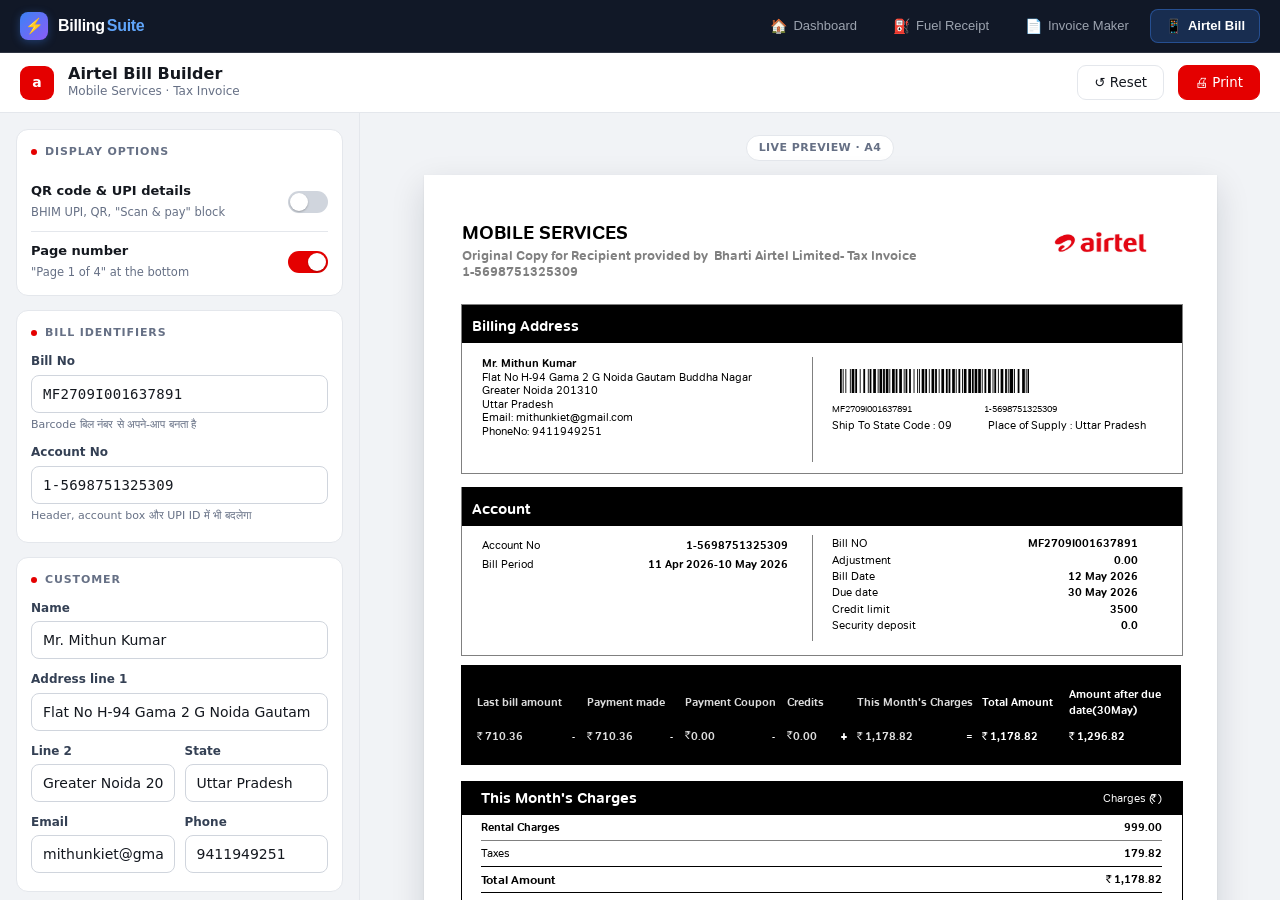
==== airtel.html @ 0ba8dd8e "Merge fuel receipts, invoice maker, and airtel bill into unified expense receipt generator suite" ====
<!doctype html>
<html lang="en"><head><meta charset="utf-8"><meta name="viewport" content="width=device-width,initial-scale=1">
<title>Airtel Bill Builder</title>
<style>
@font-face{font-family:TondoB;src:url([data-uri]) format("truetype")}
@font-face{font-family:TondoR;src:url([data-uri]) format("truetype")}
@font-face{font-family:Ron;src:url([data-uri]) format("truetype")}
:root{--bg:#f1f3f6;--card:#fff;--ink:#14181f;--mute:#667085;--line:#e4e7ec;--brand:#e40000;--brand-d:#b80000;--ring:rgba(228,0,0,.18);--r:12px}
*{box-sizing:border-box}
html,body{margin:0}
body{background:var(--bg);color:var(--ink);font:14px/1.45 "Segoe UI",system-ui,-apple-system,Arial,sans-serif}
.app{display:grid;grid-template-columns:360px 1fr;grid-template-rows:60px 1fr;height:100vh}
header{grid-column:1/-1;display:flex;align-items:center;gap:14px;padding:0 20px;background:#fff;border-bottom:1px solid var(--line)}
.logo{width:34px;height:34px;border-radius:9px;background:var(--brand);display:grid;place-items:center;color:#fff;font-weight:800}
header h1{font-size:16px;margin:0;line-height:1.2}
header small{color:var(--mute);font-size:12px;display:block;font-weight:400}
.sp{flex:1}
.btn{border:1px solid var(--line);background:#fff;color:var(--ink);padding:9px 16px;border-radius:9px;font:600 13px inherit;font-family:inherit;cursor:pointer;display:inline-flex;gap:8px;align-items:center;transition:.15s}
.btn:hover{background:#f7f8fa}
.btn.pri{background:var(--brand);border-color:var(--brand);color:#fff}
.btn.pri:hover{background:var(--brand-d)}
.btn:focus-visible,input:focus-visible{outline:3px solid var(--ring);outline-offset:1px}
aside{overflow:auto;padding:16px;display:flex;flex-direction:column;gap:14px;border-right:1px solid var(--line);background:var(--bg)}
.card{background:var(--card);border:1px solid var(--line);border-radius:var(--r);padding:14px 14px 6px}
.card h2{margin:0 0 12px;font-size:11px;letter-spacing:.08em;text-transform:uppercase;color:var(--mute);font-weight:700;display:flex;align-items:center;gap:8px}
.card h2:before{content:"";width:6px;height:6px;border-radius:50%;background:var(--brand)}
.row{display:grid;grid-template-columns:1fr 1fr;gap:10px}
.f{display:flex;flex-direction:column;gap:4px;margin-bottom:12px;min-width:0}
.f label{font-size:12px;font-weight:600;color:#344054}
.f input{width:100%;height:38px;border:1px solid #d0d5dd;border-radius:8px;padding:0 11px;font:inherit;background:#fff;color:var(--ink);transition:.15s}
.f input:hover{border-color:#b6bcc7}
.f input:focus{border-color:var(--brand);outline:0;box-shadow:0 0 0 3px var(--ring)}
.f input.mono{font-family:Consolas,"SF Mono",monospace;letter-spacing:.02em}
.f .hint{font-size:11px;color:var(--mute)}
.money{position:relative}
.money span{position:absolute;left:11px;top:50%;transform:translateY(-50%);color:var(--mute);pointer-events:none}
.money input{padding-left:26px;font-variant-numeric:tabular-nums}
.sum{background:#14181f;color:#fff;border:0}
.sum h2{color:#9aa3b2}
.sum dl{margin:0 0 8px;display:grid;grid-template-columns:1fr auto;gap:8px 12px}
.sum dt{color:#aab2c0;font-size:13px}.sum dd{margin:0;text-align:right;font-variant-numeric:tabular-nums;font-weight:600}
.sum .big{grid-column:1/-1;border-top:1px solid #2b3240;padding-top:10px;display:flex;justify-content:space-between;align-items:baseline}
.sum .big b{font-size:22px;color:#fff}
main{overflow:auto;padding:22px;display:flex;flex-direction:column;align-items:center}
.chip{align-self:center;font-size:11px;color:var(--mute);background:#fff;border:1px solid var(--line);padding:4px 12px;border-radius:99px;margin-bottom:14px;font-weight:600;letter-spacing:.04em}
.stage{position:relative}
.page{position:absolute;left:0;top:0;width:595pt;height:842pt;background:#fff;overflow:hidden;box-shadow:0 1px 2px rgba(16,24,40,.08),0 12px 32px rgba(16,24,40,.14);transform-origin:0 0}
.page .t{position:absolute;white-space:pre}
.page i{position:absolute;display:block}
.page img{position:absolute;display:block}
.page.hide-qr .qr,.page.hide-pg .pgno{display:none}
.tog{display:flex;align-items:center;justify-content:space-between;gap:12px;padding:10px 0;border-bottom:1px solid var(--line);cursor:pointer}
.tog:last-child{border-bottom:0}
.tog b{display:block;font-size:13px;font-weight:600}.tog small{color:var(--mute);font-size:11.5px}
.tog input{position:absolute;opacity:0;pointer-events:none}
.sw{flex:none;width:40px;height:22px;border-radius:99px;background:#d0d5dd;position:relative;transition:.18s}
.sw:after{content:"";position:absolute;left:2px;top:2px;width:18px;height:18px;border-radius:50%;background:#fff;box-shadow:0 1px 2px rgba(0,0,0,.25);transition:.18s}
.tog input:checked+.sw{background:var(--brand)}
.tog input:checked+.sw:after{left:20px}
.tog input:focus-visible+.sw{box-shadow:0 0 0 3px var(--ring)}
@media (max-width:960px){
 .app{display:block;height:auto}
 header{height:60px;position:sticky;top:0;z-index:5}
 aside{border-right:0;border-bottom:1px solid var(--line)}
 main{padding:14px 8px}
}
@media print{
 @page{size:595pt 842pt;margin:0}
 html,body{background:#fff}
 .app{display:block;height:auto}
 header,aside,.chip,#suite-nav{display:none!important}
 main{padding:0;display:block;overflow:visible}
 .stage{width:595pt!important;height:842pt!important}
 .page{transform:none!important;box-shadow:none}
 *{-webkit-print-color-adjust:exact;print-color-adjust:exact}
}
body{display:flex;flex-direction:column;height:100vh;overflow:hidden}
.app{flex:1;height:calc(100vh - 52px);min-height:0}
#suite-nav{flex-shrink:0}
@media (max-width:960px){
 body{height:auto;overflow:visible}
 .app{height:auto}
}
</style>
<link rel="stylesheet" href="navbar.css">
</head><body>
  <nav id="suite-nav" aria-label="Main Navigation">
    <div class="suite-nav-inner">
      <a href="index.html" class="suite-brand" title="Billing &amp; Receipt Suite">
        <span class="suite-brand-icon">⚡</span>
        <span class="suite-brand-text">Billing<span class="suite-brand-accent">Suite</span></span>
      </a>
      <div class="suite-nav-links">
        <a href="index.html" class="suite-nav-link" id="nav-home">
          <span class="suite-nav-icon">🏠</span>
          <span class="suite-nav-label">Dashboard</span>
        </a>
        <a href="fuel.html" class="suite-nav-link" id="nav-fuel">
          <span class="suite-nav-icon">⛽</span>
          <span class="suite-nav-label">Fuel Receipt</span>
        </a>
        <a href="invoice.html" class="suite-nav-link" id="nav-invoice">
          <span class="suite-nav-icon">📄</span>
          <span class="suite-nav-label">Invoice Maker</span>
        </a>
        <a href="airtel.html" class="suite-nav-link active" id="nav-airtel">
          <span class="suite-nav-icon">📱</span>
          <span class="suite-nav-label">Airtel Bill</span>
        </a>
      </div>
    </div>
  </nav>

<div class="app">
<header>
 <div class="logo">a</div>
 <div><h1>Airtel Bill Builder</h1><small>Mobile Services · Tax Invoice</small></div>
 <div class="sp"></div>
 <button class="btn" id="reset" type="button">↺ Reset</button>
 <button class="btn pri" type="button" onclick="window.print()">🖨 Print</button>
</header>

<aside>
 <section class="card" style="padding-bottom:4px"><h2>Display options</h2>
  <label class="tog"><span><b>QR code &amp; UPI details</b><small>BHIM UPI, QR, "Scan &amp; pay" block</small></span><input type="checkbox" id="optQr"><span class="sw"></span></label>
  <label class="tog"><span><b>Page number</b><small>"Page 1 of 4" at the bottom</small></span><input type="checkbox" id="optPg" checked><span class="sw"></span></label>
 </section>

 <section class="card"><h2>Bill identifiers</h2>
  <div class="f"><label for="billNo">Bill No</label><input id="billNo" class="mono" data-k="billNo" autocomplete="off" spellcheck="false"><span class="hint">Barcode बिल नंबर से अपने-आप बनता है</span></div>
  <div class="f"><label for="accNo">Account No</label><input id="accNo" class="mono" data-k="accNo" autocomplete="off" spellcheck="false"><span class="hint">Header, account box और UPI ID में भी बदलेगा</span></div>
 </section>

 <section class="card"><h2>Customer</h2>
  <div class="f"><label for="name">Name</label><input id="name" data-k="name"></div>
  <div class="f"><label for="addr1">Address line 1</label><input id="addr1" data-k="addr1"></div>
  <div class="row"><div class="f"><label for="addr2">Line 2</label><input id="addr2" data-k="addr2"></div><div class="f"><label for="addr3">State</label><input id="addr3" data-k="addr3"></div></div>
  <div class="row"><div class="f"><label for="email">Email</label><input id="email" type="email" data-k="email"></div><div class="f"><label for="phone">Phone</label><input id="phone" inputmode="numeric" data-k="phone"></div></div>
 </section>

 <section class="card"><h2>Billing period</h2>
  <div class="f"><label for="period">Bill period</label><input id="period" data-k="period"></div>
  <div class="row"><div class="f"><label for="billDate">Bill date</label><input id="billDate" data-k="billDate"></div><div class="f"><label for="due">Due date</label><input id="due" data-k="due"></div></div>
  <div class="row"><div class="f"><label for="credit">Credit limit</label><input id="credit" data-k="credit"></div><div class="f"><label for="deposit">Security deposit</label><input id="deposit" data-k="deposit"></div></div>
  <div class="f"><label for="adj">Adjustment</label><input id="adj" data-k="adj"></div>
 </section>

 <section class="card"><h2>Amounts</h2>
  <div class="row">
   <div class="f"><label for="rent">Rental (after discount)</label><div class="money"><span>₹</span><input id="rent" type="number" step="0.01" min="0" data-k="rent"></div></div>
   <div class="f"><label for="gst">GST %</label><input id="gst" type="number" step="0.01" min="0" data-k="gst"></div>
   <div class="f"><label for="mLast">Last bill</label><div class="money"><span>₹</span><input id="mLast" type="number" step="0.01" min="0" data-k="mLast"></div></div>
   <div class="f"><label for="mPaid">Payment made</label><div class="money"><span>₹</span><input id="mPaid" type="number" step="0.01" min="0" data-k="mPaid"></div></div>
  </div>
  <div class="f"><label for="late">Late fee (before GST)</label><div class="money"><span>₹</span><input id="late" type="number" step="0.01" min="0" data-k="late"></div></div>
 </section>

 <section class="card sum"><h2>Calculated</h2>
  <dl><dt>Taxes</dt><dd id="s-tax"></dd><dt>This month's charges</dt><dd id="s-month"></dd><dt>Total amount</dt><dd id="s-total"></dd>
  <div class="big"><span style="color:#aab2c0;font-size:13px">After due date</span><b id="s-after"></b></div></dl>
 </section>
</aside>

<main>
 <div class="chip">LIVE PREVIEW · A4</div>
 <div class="stage" id="stage"><div class="page" id="page">
<i style="left:28.30pt;top:97.02pt;width:541.00pt;height:.5pt;background:#808080"></i>
<i style="left:568.80pt;top:97.02pt;width:.5pt;height:127.00pt;background:#808080"></i>
<i style="left:28.30pt;top:223.52pt;width:541.00pt;height:.5pt;background:#808080"></i>
<i style="left:28.30pt;top:97.02pt;width:.5pt;height:127.00pt;background:#808080"></i>
<i style="left:28.80pt;top:97.52pt;width:540.00pt;height:28.80pt;background:#000000"></i>
<i style="left:291.60pt;top:136.40pt;width:.5pt;height:79.20pt;background:#808080"></i>
<i style="left:28.30pt;top:233.82pt;width:541.00pt;height:.5pt;background:#808080"></i>
<i style="left:568.80pt;top:233.82pt;width:.5pt;height:127.00pt;background:#808080"></i>
<i style="left:28.30pt;top:360.32pt;width:541.00pt;height:.5pt;background:#808080"></i>
<i style="left:28.30pt;top:233.82pt;width:.5pt;height:127.00pt;background:#808080"></i>
<i style="left:28.80pt;top:234.32pt;width:540.00pt;height:28.80pt;background:#000000"></i>
<i style="left:291.60pt;top:270.32pt;width:.5pt;height:79.20pt;background:#808080"></i>
<i style="left:28.35pt;top:367.52pt;width:539.99pt;height:12.32pt;background:#000000"></i>
<i style="left:28.35pt;top:379.84pt;width:7.79pt;height:31.04pt;background:#000000"></i>
<i style="left:36.14pt;top:379.84pt;width:82.20pt;height:31.04pt;background:#000000"></i>
<i style="left:118.35pt;top:379.84pt;width:73.70pt;height:31.04pt;background:#000000"></i>
<i style="left:192.04pt;top:379.84pt;width:76.53pt;height:31.04pt;background:#000000"></i>
<i style="left:268.58pt;top:379.84pt;width:52.44pt;height:31.04pt;background:#000000"></i>
<i style="left:321.02pt;top:379.84pt;width:93.54pt;height:31.04pt;background:#000000"></i>
<i style="left:414.56pt;top:379.84pt;width:65.20pt;height:31.04pt;background:#000000"></i>
<i style="left:479.76pt;top:379.84pt;width:85.04pt;height:31.04pt;background:#000000"></i>
<i style="left:564.80pt;top:379.84pt;width:3.54pt;height:31.04pt;background:#000000"></i>
<i style="left:28.35pt;top:410.88pt;width:7.79pt;height:19.52pt;background:#000000"></i>
<i style="left:36.14pt;top:410.88pt;width:70.87pt;height:19.52pt;background:#000000"></i>
<i style="left:107.01pt;top:410.88pt;width:11.34pt;height:19.52pt;background:#000000"></i>
<i style="left:118.35pt;top:410.88pt;width:62.36pt;height:19.52pt;background:#000000"></i>
<i style="left:180.71pt;top:410.88pt;width:11.34pt;height:19.52pt;background:#000000"></i>
<i style="left:192.04pt;top:410.88pt;width:65.20pt;height:19.52pt;background:#000000"></i>
<i style="left:257.24pt;top:410.88pt;width:11.34pt;height:19.52pt;background:#000000"></i>
<i style="left:268.58pt;top:410.88pt;width:39.68pt;height:19.52pt;background:#000000"></i>
<i style="left:308.26pt;top:410.88pt;width:12.76pt;height:19.52pt;background:#000000"></i>
<i style="left:321.02pt;top:410.88pt;width:82.20pt;height:19.52pt;background:#000000"></i>
<i style="left:403.22pt;top:410.88pt;width:11.34pt;height:19.52pt;background:#000000"></i>
<i style="left:414.56pt;top:410.88pt;width:65.20pt;height:19.52pt;background:#000000"></i>
<i style="left:479.76pt;top:410.88pt;width:85.04pt;height:19.52pt;background:#000000"></i>
<i style="left:564.80pt;top:410.88pt;width:3.54pt;height:19.52pt;background:#000000"></i>
<i style="left:28.35pt;top:430.40pt;width:539.99pt;height:12.32pt;background:#000000"></i>
<i style="left:28.60pt;top:454.72pt;width:14.87pt;height:25.20pt;background:#000000"></i>
<i style="left:28.10pt;top:454.72pt;width:.5pt;height:25.20pt;background:#000000"></i>
<i style="left:43.47pt;top:454.72pt;width:351.49pt;height:25.20pt;background:#000000"></i>
<i style="left:394.96pt;top:454.72pt;width:158.74pt;height:25.20pt;background:#000000"></i>
<i style="left:553.70pt;top:454.72pt;width:14.87pt;height:25.20pt;background:#000000"></i>
<i style="left:568.57pt;top:454.72pt;width:.5pt;height:25.20pt;background:#000000"></i>
<i style="left:28.10pt;top:479.92pt;width:.5pt;height:19.26pt;background:#000000"></i>
<i style="left:43.47pt;top:498.93pt;width:340.16pt;height:.5pt;background:#808080"></i>
<i style="left:383.62pt;top:498.93pt;width:11.34pt;height:.5pt;background:#808080"></i>
<i style="left:394.96pt;top:498.93pt;width:158.74pt;height:.5pt;background:#808080"></i>
<i style="left:568.57pt;top:479.92pt;width:.5pt;height:19.26pt;background:#000000"></i>
<i style="left:28.10pt;top:499.18pt;width:.5pt;height:19.51pt;background:#000000"></i>
<i style="left:43.47pt;top:498.93pt;width:340.16pt;height:.5pt;background:#808080"></i>
<i style="left:43.47pt;top:518.43pt;width:340.16pt;height:.5pt;background:#000000"></i>
<i style="left:383.62pt;top:498.93pt;width:11.34pt;height:.5pt;background:#808080"></i>
<i style="left:383.62pt;top:518.43pt;width:11.34pt;height:.5pt;background:#000000"></i>
<i style="left:394.96pt;top:498.93pt;width:158.74pt;height:.5pt;background:#808080"></i>
<i style="left:394.96pt;top:518.43pt;width:158.74pt;height:.5pt;background:#000000"></i>
<i style="left:568.57pt;top:499.18pt;width:.5pt;height:19.51pt;background:#000000"></i>
<i style="left:28.10pt;top:518.68pt;width:.5pt;height:19.51pt;background:#000000"></i>
<i style="left:43.47pt;top:518.43pt;width:340.16pt;height:.5pt;background:#000000"></i>
<i style="left:43.47pt;top:537.94pt;width:340.16pt;height:.5pt;background:#000000"></i>
<i style="left:383.62pt;top:518.43pt;width:11.34pt;height:.5pt;background:#000000"></i>
<i style="left:383.62pt;top:537.94pt;width:11.34pt;height:.5pt;background:#000000"></i>
<i style="left:394.96pt;top:518.43pt;width:158.74pt;height:.5pt;background:#000000"></i>
<i style="left:394.96pt;top:537.94pt;width:158.74pt;height:.5pt;background:#000000"></i>
<i style="left:568.57pt;top:518.68pt;width:.5pt;height:19.51pt;background:#000000"></i>
<i style="left:28.10pt;top:557.45pt;width:15.37pt;height:.5pt;background:#000000"></i>
<i style="left:28.10pt;top:538.19pt;width:.5pt;height:19.76pt;background:#000000"></i>
<i style="left:43.47pt;top:537.94pt;width:340.16pt;height:.5pt;background:#000000"></i>
<i style="left:43.47pt;top:557.45pt;width:340.16pt;height:.5pt;background:#000000"></i>
<i style="left:383.62pt;top:537.94pt;width:11.34pt;height:.5pt;background:#000000"></i>
<i style="left:383.62pt;top:557.45pt;width:11.34pt;height:.5pt;background:#000000"></i>
<i style="left:394.96pt;top:537.94pt;width:158.74pt;height:.5pt;background:#000000"></i>
<i style="left:394.96pt;top:557.45pt;width:158.74pt;height:.5pt;background:#000000"></i>
<i style="left:568.57pt;top:538.19pt;width:.5pt;height:19.76pt;background:#000000"></i>
<i style="left:553.70pt;top:557.45pt;width:15.37pt;height:.5pt;background:#000000"></i>
<svg id="bc" xmlns="http://www.w3.org/2000/svg" preserveAspectRatio="none" style="position:absolute;left:312.3pt;top:145.6pt;width:142pt;height:18pt"></svg>
<img class="" src="[data-uri]" alt="" style="left:460.8pt;top:32.6pt;width:93.60pt;height:36.00pt">
<img class="qr" src="[data-uri]" alt="" style="left:496.1pt;top:668.0pt;width:43.20pt;height:18.00pt">
<img class="qr" src="[data-uri]" alt="" style="left:473.4pt;top:700.4pt;width:93.60pt;height:86.40pt">
<img class="qr" src="[data-uri]" alt="" style="left:518.4pt;top:797.6pt;width:43.20pt;height:8.60pt">
<img class="" src="[data-uri]" alt="" style="left:39.6pt;top:758.0pt;width:72.00pt;height:21.60pt">
<span class="t" style="top:37.05pt;height:14.00pt;line-height:14.00pt;font-size:14.00pt;font-family:TondoB;color:#000000;left:28.80pt;">MOBILE SERVICES</span>
<span class="t" style="top:55.48pt;height:10.00pt;line-height:10.00pt;font-size:10.00pt;font-family:TondoB;color:#808080;left:29.16pt;">Original Copy for Recipient provided by  Bharti Airtel Limited- Tax Invoice</span>
<span class="t" data-o="accNo" style="top:67.72pt;height:10.00pt;line-height:10.00pt;font-size:10.00pt;font-family:TondoB;color:#808080;left:28.80pt;">1-5698751325309</span>
<span class="t" style="top:107.61pt;height:11.50pt;line-height:11.50pt;font-size:11.50pt;font-family:TondoB;color:#ffffff;left:36.00pt;">Billing Address</span>
<span class="t" data-o="name" style="top:138.37pt;height:8.00pt;line-height:8.00pt;font-size:8.00pt;font-family:TondoB;color:#000000;left:43.60pt;">Mr. Mithun Kumar</span>
<span class="t" data-o="addr1" style="top:148.45pt;height:8.00pt;line-height:8.00pt;font-size:8.00pt;font-family:TondoR;color:#000000;left:43.60pt;">Flat No H-94 Gama 2 G Noida Gautam Buddha Nagar</span>
<span class="t" data-o="addr2" style="top:158.53pt;height:8.00pt;line-height:8.00pt;font-size:8.00pt;font-family:TondoR;color:#000000;left:43.60pt;">Greater Noida 201310</span>
<span class="t" data-o="addr3" style="top:168.61pt;height:8.00pt;line-height:8.00pt;font-size:8.00pt;font-family:TondoR;color:#000000;left:43.60pt;">Uttar Pradesh</span>
<span class="t" data-o="email" data-pre="Email: " style="top:178.69pt;height:8.00pt;line-height:8.00pt;font-size:8.00pt;font-family:TondoR;color:#000000;left:43.60pt;">Email: mithunkiet@gmail.com</span>
<span class="t" data-o="phone" data-pre="PhoneNo: " style="top:188.77pt;height:8.00pt;line-height:8.00pt;font-size:8.00pt;font-family:TondoR;color:#000000;left:43.60pt;">PhoneNo: 9411949251</span>
<span class="t" data-o="billNo" style="top:171.87pt;height:7.00pt;line-height:7.00pt;font-size:7.00pt;font-family:TondoR;color:#000000;left:306.40pt;">MF2709I001637891</span>
<span class="t" data-o="accNo" style="top:171.87pt;height:7.00pt;line-height:7.00pt;font-size:7.00pt;font-family:TondoR;color:#000000;left:420.00pt;">1-5698751325309</span>
<span class="t" style="top:184.78pt;height:8.00pt;line-height:8.00pt;font-size:8.00pt;font-family:TondoR;color:#000000;left:306.36pt;">Ship To State Code : 09</span>
<span class="t" style="top:184.78pt;height:8.00pt;line-height:8.00pt;font-size:8.00pt;font-family:TondoR;color:#000000;left:423.28pt;">Place of Supply : Uttar Pradesh</span>
<span class="t" style="top:244.41pt;height:11.50pt;line-height:11.50pt;font-size:11.50pt;font-family:TondoB;color:#ffffff;left:36.00pt;">Account</span>
<span class="t" style="top:274.45pt;height:8.00pt;line-height:8.00pt;font-size:8.00pt;font-family:TondoR;color:#000000;left:43.56pt;">Account No</span>
<span class="t" data-o="accNo" style="top:274.45pt;height:8.00pt;line-height:8.00pt;font-size:8.00pt;font-family:TondoB;color:#000000;right:321.80pt;">1-5698751325309</span>
<span class="t" style="top:288.85pt;height:8.00pt;line-height:8.00pt;font-size:8.00pt;font-family:TondoR;color:#000000;left:43.56pt;">Bill Period</span>
<span class="t" data-o="period" style="top:288.85pt;height:8.00pt;line-height:8.00pt;font-size:8.00pt;font-family:TondoB;color:#000000;right:321.80pt;">11 Apr 2026-10 May 2026</span>
<span class="t" style="top:273.37pt;height:8.00pt;line-height:8.00pt;font-size:8.00pt;font-family:TondoR;color:#000000;left:306.36pt;">Bill NO</span>
<span class="t" data-o="billNo" style="top:273.37pt;height:8.00pt;line-height:8.00pt;font-size:8.00pt;font-family:TondoB;color:#000000;right:59.00pt;">MF2709I001637891</span>
<span class="t" style="top:285.61pt;height:8.00pt;line-height:8.00pt;font-size:8.00pt;font-family:TondoR;color:#000000;left:306.36pt;">Adjustment</span>
<span class="t" data-o="adj" style="top:285.61pt;height:8.00pt;line-height:8.00pt;font-size:8.00pt;font-family:TondoB;color:#000000;right:59.00pt;">0.00</span>
<span class="t" style="top:297.85pt;height:8.00pt;line-height:8.00pt;font-size:8.00pt;font-family:TondoR;color:#000000;left:306.36pt;">Bill Date</span>
<span class="t" data-o="billDate" style="top:297.85pt;height:8.00pt;line-height:8.00pt;font-size:8.00pt;font-family:TondoB;color:#000000;right:59.00pt;">12 May 2026</span>
<span class="t" style="top:310.09pt;height:8.00pt;line-height:8.00pt;font-size:8.00pt;font-family:TondoR;color:#000000;left:306.36pt;">Due date</span>
<span class="t" data-o="due" style="top:310.09pt;height:8.00pt;line-height:8.00pt;font-size:8.00pt;font-family:TondoB;color:#000000;right:59.00pt;">30 May 2026</span>
<span class="t" style="top:322.33pt;height:8.00pt;line-height:8.00pt;font-size:8.00pt;font-family:TondoR;color:#000000;left:306.36pt;">Credit limit</span>
<span class="t" data-o="credit" style="top:322.33pt;height:8.00pt;line-height:8.00pt;font-size:8.00pt;font-family:TondoB;color:#000000;right:59.00pt;">3500</span>
<span class="t" style="top:334.57pt;height:8.00pt;line-height:8.00pt;font-size:8.00pt;font-family:TondoR;color:#000000;left:306.36pt;">Security deposit</span>
<span class="t" data-o="deposit" style="top:334.57pt;height:8.00pt;line-height:8.00pt;font-size:8.00pt;font-family:TondoB;color:#000000;right:59.00pt;">0.0</span>
<span class="t" style="top:392.29pt;height:8.00pt;line-height:8.00pt;font-size:8.00pt;font-family:TondoB;color:#dcdcdc;left:40.14pt;">Last bill amount</span>
<span class="t" style="top:392.29pt;height:8.00pt;line-height:8.00pt;font-size:8.00pt;font-family:TondoB;color:#dcdcdc;left:122.35pt;">Payment made</span>
<span class="t" style="top:392.29pt;height:8.00pt;line-height:8.00pt;font-size:8.00pt;font-family:TondoB;color:#dcdcdc;left:196.04pt;">Payment Coupon</span>
<span class="t" style="top:392.29pt;height:8.00pt;line-height:8.00pt;font-size:8.00pt;font-family:TondoB;color:#dcdcdc;left:272.58pt;">Credits</span>
<span class="t" style="top:392.29pt;height:8.00pt;line-height:8.00pt;font-size:8.00pt;font-family:TondoB;color:#dcdcdc;left:325.02pt;">This Month&#x27;s Charges</span>
<span class="t" style="top:392.29pt;height:8.00pt;line-height:8.00pt;font-size:8.00pt;font-family:TondoB;color:#ffffff;left:418.56pt;">Total Amount</span>
<span class="t" style="top:386.53pt;height:8.00pt;line-height:8.00pt;font-size:8.00pt;font-family:TondoB;color:#ffffff;left:483.76pt;">Amount after due</span>
<span class="t" data-o="dueS" style="top:398.05pt;height:8.00pt;line-height:8.00pt;font-size:8.00pt;font-family:TondoB;color:#ffffff;left:483.80pt;">date(30May)</span>
<span class="t" data-o="mLast" data-rs="1" style="top:417.57pt;height:8.00pt;line-height:8.00pt;font-size:8.00pt;font-family:TondoB;color:#dcdcdc;left:40.10pt;">710.36</span>
<span class="t" style="top:417.57pt;height:8.00pt;line-height:8.00pt;font-size:8.00pt;font-family:TondoR;color:#ffffff;left:111.01pt;">-</span>
<span class="t" data-o="mPaid" data-rs="1" style="top:417.57pt;height:8.00pt;line-height:8.00pt;font-size:8.00pt;font-family:TondoB;color:#dcdcdc;left:122.30pt;">710.36</span>
<span class="t" style="top:417.57pt;height:8.00pt;line-height:8.00pt;font-size:8.00pt;font-family:TondoR;color:#ffffff;left:184.71pt;">-</span>
<span class="t" style="top:417.31pt;height:8.00pt;line-height:8.00pt;font-size:8.00pt;font-family:Ron;color:#dcdcdc;left:196.04pt;">`</span>
<span class="t" style="top:417.57pt;height:8.00pt;line-height:8.00pt;font-size:8.00pt;font-family:TondoB;color:#dcdcdc;left:200.92pt;">0.00</span>
<span class="t" style="top:417.57pt;height:8.00pt;line-height:8.00pt;font-size:8.00pt;font-family:TondoR;color:#ffffff;left:261.24pt;">-</span>
<span class="t" style="top:417.31pt;height:8.00pt;line-height:8.00pt;font-size:8.00pt;font-family:Ron;color:#dcdcdc;left:272.58pt;">`</span>
<span class="t" style="top:417.57pt;height:8.00pt;line-height:8.00pt;font-size:8.00pt;font-family:TondoB;color:#dcdcdc;left:277.45pt;">0.00</span>
<span class="t" style="top:416.04pt;height:10.00pt;line-height:10.00pt;font-size:10.00pt;font-family:TondoB;color:#ffffff;left:312.26pt;">+</span>
<span class="t" data-o="mMonth" data-rs="1" style="top:417.57pt;height:8.00pt;line-height:8.00pt;font-size:8.00pt;font-family:TondoB;color:#dcdcdc;left:325.00pt;">706.82</span>
<span class="t" style="top:417.57pt;height:8.00pt;line-height:8.00pt;font-size:8.00pt;font-family:TondoR;color:#ffffff;left:407.22pt;">=</span>
<span class="t" data-o="mTotal" data-rs="1" style="top:417.57pt;height:8.00pt;line-height:8.00pt;font-size:8.00pt;font-family:TondoB;color:#ffffff;left:418.60pt;">706.82</span>
<span class="t" data-o="mAfter" data-rs="1" style="top:417.57pt;height:8.00pt;line-height:8.00pt;font-size:8.00pt;font-family:TondoB;color:#ffffff;left:483.80pt;">824.82</span>
<span class="t" style="top:461.57pt;height:11.50pt;line-height:11.50pt;font-size:11.50pt;font-family:TondoB;color:#ffffff;left:43.47pt;">This Month&#x27;s Charges</span>
<span class="t" style="top:464.25pt;height:8.00pt;line-height:8.00pt;font-size:8.00pt;font-family:TondoR;color:#ffffff;left:509.84pt;">Charges (</span>
<span class="t" style="top:463.99pt;height:8.00pt;line-height:8.00pt;font-size:8.00pt;font-family:Ron;color:#ffffff;left:545.80pt;">`</span>
<span class="t" style="top:464.25pt;height:8.00pt;line-height:8.00pt;font-size:8.00pt;font-family:TondoR;color:#ffffff;left:548.72pt;"> )</span>
<span class="t" style="top:486.35pt;height:8.00pt;line-height:8.00pt;font-size:8.00pt;font-family:TondoB;color:#000000;left:43.47pt;">Rental Charges</span>
<span class="t" data-o="rent" style="top:486.35pt;height:8.00pt;line-height:8.00pt;font-size:8.00pt;font-family:TondoB;color:#000000;right:41.30pt;">599.00</span>
<span class="t" style="top:505.86pt;height:8.00pt;line-height:8.00pt;font-size:8.00pt;font-family:TondoR;color:#000000;left:43.47pt;">Taxes</span>
<span class="t" data-o="tax" style="top:505.86pt;height:8.00pt;line-height:8.00pt;font-size:8.00pt;font-family:TondoB;color:#000000;right:41.30pt;">107.82</span>
<span class="t" style="top:524.60pt;height:9.00pt;line-height:9.00pt;font-size:9.00pt;font-family:TondoB;color:#000000;left:43.47pt;">Total Amount</span>
<span class="t" data-o="mMonth" data-rs="1" style="top:525.37pt;height:8.00pt;line-height:8.00pt;font-size:8.00pt;font-family:TondoB;color:#000000;right:41.30pt;">706.82</span>
<span class="t" style="top:544.87pt;height:8.00pt;line-height:8.00pt;font-size:8.00pt;font-family:TondoR;color:#000000;left:43.47pt;">Total:</span>
<span class="t" data-o="words" style="top:544.87pt;height:8.00pt;line-height:8.00pt;font-size:8.00pt;font-family:TondoB;color:#000000;left:63.90pt;">Seven Hundred Six Rupees and Eighty Two Paise Only</span>
<span class="t" style="top:563.63pt;height:8.00pt;line-height:8.00pt;font-size:8.00pt;font-family:TondoB;color:#808080;left:32.35pt;">Detailed breakup of these charges can be found on next page</span>
<span class="t qr" style="top:683.44pt;height:6.00pt;line-height:6.00pt;font-size:6.00pt;font-family:TondoR;color:#000000;left:500.68pt;">Send payment to</span>
<span class="t qr" data-o="upi" data-suf=".POST@mairtel" style="top:691.94pt;height:6.00pt;line-height:6.00pt;font-size:6.00pt;font-family:TondoR;color:#000000;left:464.15pt;width:120pt;text-align:center;">1-5698751325309.POST@mairtel</span>
<span class="t qr" style="top:791.44pt;height:6.00pt;line-height:6.00pt;font-size:6.00pt;font-family:TondoR;color:#000000;left:482.32pt;">Scan &amp; pay via any UPI Apps</span>
<span class="t qr" style="top:798.64pt;height:6.00pt;line-height:6.00pt;font-size:6.00pt;font-family:TondoR;color:#000000;left:483.51pt;">Powered by</span>
<span class="t" style="top:739.62pt;height:7.00pt;line-height:7.00pt;font-size:7.00pt;font-family:TondoB;color:#000000;left:39.60pt;">For Bharti Airtel Limited</span>
<span class="t" style="top:797.22pt;height:7.00pt;line-height:7.00pt;font-size:7.00pt;font-family:TondoB;color:#000000;left:39.60pt;">Vasim Unissa S,</span>
<span class="t" style="top:811.62pt;height:7.00pt;line-height:7.00pt;font-size:7.00pt;font-family:TondoB;color:#000000;left:39.60pt;">Head - Experience Operations (VP)</span>
<span class="t pgno" style="top:824.47pt;height:9.62pt;line-height:9.62pt;font-size:7.00pt;font-family:Helvetica,Arial;color:#000000;left:522.10pt;">Page 1 of 4</span>
 </div></div>
</main>
</div>

<script>
const DEF={name:"Mr. Mithun Kumar",addr1:"Flat No H-94 Gama 2 G Noida Gautam Buddha Nagar",addr2:"Greater Noida 201310",addr3:"Uttar Pradesh",email:"mithunkiet@gmail.com",phone:"9411949251",
 accNo:"1-5698751325309",billNo:"MF2709I001637891",period:"11 Apr 2026-10 May 2026",billDate:"12 May 2026",due:"30 May 2026",adj:"0.00",credit:"3500",deposit:"0.0",
 rent:999,gst:18,mLast:710.36,mPaid:710.36,late:100};
let S={};
const r2=n=>Math.round((n+Number.EPSILON)*100)/100;
const f=n=>r2(n).toLocaleString('en-IN',{minimumFractionDigits:2,maximumFractionDigits:2});
const ones=["","One","Two","Three","Four","Five","Six","Seven","Eight","Nine","Ten","Eleven","Twelve","Thirteen","Fourteen","Fifteen","Sixteen","Seventeen","Eighteen","Nineteen"],tens=["","","Twenty","Thirty","Forty","Fifty","Sixty","Seventy","Eighty","Ninety"];
const w2=n=>n<20?ones[n]:tens[Math.floor(n/10)]+(n%10?" "+ones[n%10]:"");
const w3=n=>{let s="";if(n>=100){s=ones[Math.floor(n/100)]+" Hundred";n%=100;if(n)s+=" "}return s+(n?w2(n):"")};
function words(v){v=r2(Math.abs(v));let rs=Math.floor(v),ps=Math.round((v-rs)*100),a=[];
 [[10000000,"Crore"],[100000,"Lakh"],[1000,"Thousand"]].forEach(([d,n])=>{if(rs>=d){a.push(w3(Math.floor(rs/d))+" "+n);rs%=d}});
 if(rs>0||!a.length)a.push(rs?w3(rs):"Zero");let s=a.join(" ")+" Rupees";if(ps)s+=" and "+w2(ps)+" Paise";return s+" Only"}

/* Code 128-B barcode */
const C128="212222 222122 222221 121223 121322 131222 122213 122312 132212 221213 221312 231212 112232 122132 122231 113222 123122 123221 223211 221132 221231 213212 223112 312131 311222 321122 321221 312212 322112 322211 212123 212321 232121 111323 131123 131321 112313 132113 132311 211313 231113 231311 112133 112331 132131 113123 113321 133121 313121 211331 231131 213113 213311 213131 311123 311321 331121 312113 312311 332111 314111 221411 431111 111224 111422 121124 121421 141122 141221 112214 112412 122114 122411 142112 142211 241211 221114 413111 241112 134111 111242 121142 121241 114212 124112 124211 411212 421112 421211 212141 214121 412121 111143 111341 131141 114113 114311 411113 411311 113141 114131 311141 411131 211412 211214 211232 2331112".split(" ");
function barcode(text){
 const codes=[104];let sum=104;
 for(let i=0;i<text.length;i++){let v=text.charCodeAt(i)-32;if(v<0||v>95)v=0;codes.push(v);sum+=v*(i+1)}
 codes.push(sum%103,106);
 let x=0,out="";
 codes.forEach(c=>{const p=C128[c];for(let i=0;i<p.length;i++){const w=+p[i];if(i%2===0)out+='<rect x="'+x+'" y="0" width="'+w+'" height="1" fill="#000"/>';x+=w}});
 const svg=document.getElementById("bc");svg.setAttribute("viewBox","0 0 "+x+" 1");svg.innerHTML=out}

function render(){
 const g=S.gst/100,o=Object.assign({},S);
 o.tax=r2(S.rent*g);o.mMonth=r2(S.rent+o.tax);o.mTotal=r2(S.mLast-S.mPaid+o.mMonth);
 o.mAfter=r2(o.mTotal+(o.mTotal>0?S.late*(1+g):0));
 o.dueS="date("+S.due.replace(/\s?20\d\d$/,"").replace(/ /g,"")+")";o.words=words(o.mMonth);o.upi=S.accNo;
 document.querySelectorAll("[data-o]").forEach(e=>{
  const v=o[e.dataset.o];let s=typeof v==="number"?f(v):v;
  s=(e.dataset.pre||"")+s+(e.dataset.suf||"");
  if(e.dataset.rs){e.textContent="";const r=document.createElement("span");r.style.fontFamily="Ron";r.style.fontWeight="normal";r.textContent="`";e.appendChild(r);e.appendChild(document.createTextNode(" "+s))}
  else e.textContent=s});
 document.getElementById("s-tax").textContent="₹ "+f(o.tax);document.getElementById("s-month").textContent="₹ "+f(o.mMonth);
 document.getElementById("s-total").textContent="₹ "+f(o.mTotal);document.getElementById("s-after").textContent="₹ "+f(o.mAfter);
 barcode(S.billNo||" ");
}
function fit(){
 const main=document.querySelector("main"),page=document.getElementById("page"),stage=document.getElementById("stage");
 const w=page.offsetWidth,h=page.offsetHeight,avail=main.clientWidth-(innerWidth<=960?16:44);
 const sc=Math.min(1,avail/w);page.style.transform="scale("+sc+")";stage.style.width=w*sc+"px";stage.style.height=h*sc+"px"}
function load(d){S=Object.assign({},d);document.querySelectorAll("[data-k]").forEach(i=>i.value=S[i.dataset.k]);render()}
document.querySelectorAll("[data-k]").forEach(i=>i.addEventListener("input",()=>{const k=i.dataset.k;S[k]=i.type==="number"?(parseFloat(i.value)||0):i.value;render()}));
document.getElementById("reset").onclick=()=>load(DEF);
function opts(){const pg=document.getElementById("page");
 pg.classList.toggle("hide-qr",!document.getElementById("optQr").checked);
 pg.classList.toggle("hide-pg",!document.getElementById("optPg").checked)}
["optQr","optPg"].forEach(i=>document.getElementById(i).addEventListener("change",opts));opts();
addEventListener("resize",fit);
document.fonts.ready.then(()=>{load(DEF);fit()});load(DEF);fit();
</script></body></html>
---- navbar.css ----
/* ========================================================
   UNIFIED SUITE NAVIGATION BAR
   Common top bar for Fuel, Invoice, and Airtel Bill tools
   ======================================================== */
#suite-nav {
  position: relative;
  z-index: 9999;
  background: #111827;
  border-bottom: 1px solid rgba(255, 255, 255, 0.12);
  font-family: -apple-system, BlinkMacSystemFont, "Segoe UI", Roboto, "Helvetica Neue", Arial, sans-serif;
  color: #f3f4f6;
  width: 100%;
  box-sizing: border-box;
}

#suite-nav * {
  box-sizing: border-box;
}

#suite-nav .suite-nav-inner {
  max-width: 1280px;
  margin: 0 auto;
  padding: 0 20px;
  height: 52px;
  display: flex;
  align-items: center;
  justify-content: space-between;
  gap: 16px;
}

#suite-nav .suite-brand {
  display: flex;
  align-items: center;
  gap: 10px;
  text-decoration: none;
  color: #ffffff;
  font-size: 16px;
  font-weight: 700;
  letter-spacing: -0.3px;
  flex-shrink: 0;
}

#suite-nav .suite-brand-icon {
  display: inline-flex;
  align-items: center;
  justify-content: center;
  width: 28px;
  height: 28px;
  background: linear-gradient(135deg, #3b82f6, #8b5cf6);
  border-radius: 8px;
  font-size: 15px;
  box-shadow: 0 2px 8px rgba(59, 130, 246, 0.35);
}

#suite-nav .suite-brand-text {
  font-weight: 700;
}

#suite-nav .suite-brand-accent {
  color: #60a5fa;
  margin-left: 2px;
}

#suite-nav .suite-nav-links {
  display: flex;
  align-items: center;
  gap: 6px;
  overflow-x: auto;
  scrollbar-width: none;
}

#suite-nav .suite-nav-links::-webkit-scrollbar {
  display: none;
}

#suite-nav .suite-nav-link {
  display: inline-flex;
  align-items: center;
  gap: 6px;
  padding: 6px 14px;
  border-radius: 8px;
  color: #9ca3af;
  text-decoration: none;
  font-size: 13px;
  font-weight: 500;
  white-space: nowrap;
  transition: all 0.15s ease-in-out;
  border: 1px solid transparent;
}

#suite-nav .suite-nav-link:hover {
  color: #ffffff;
  background: rgba(255, 255, 255, 0.08);
}

#suite-nav .suite-nav-link.active {
  color: #ffffff;
  background: rgba(59, 130, 246, 0.2);
  border-color: rgba(59, 130, 246, 0.4);
  font-weight: 600;
}

#suite-nav .suite-nav-icon {
  font-size: 14px;
}

@media (max-width: 680px) {
  #suite-nav .suite-nav-inner {
    height: auto;
    padding: 8px 12px;
    flex-wrap: wrap;
    justify-content: center;
    gap: 8px;
  }
  #suite-nav .suite-nav-link {
    padding: 5px 8px;
    font-size: 12px;
  }
}

/* Strictly hide during print */
@media print {
  #suite-nav,
  .suite-nav-container {
    display: none !important;
    visibility: hidden !important;
    height: 0 !important;
    margin: 0 !important;
    padding: 0 !important;
  }
}
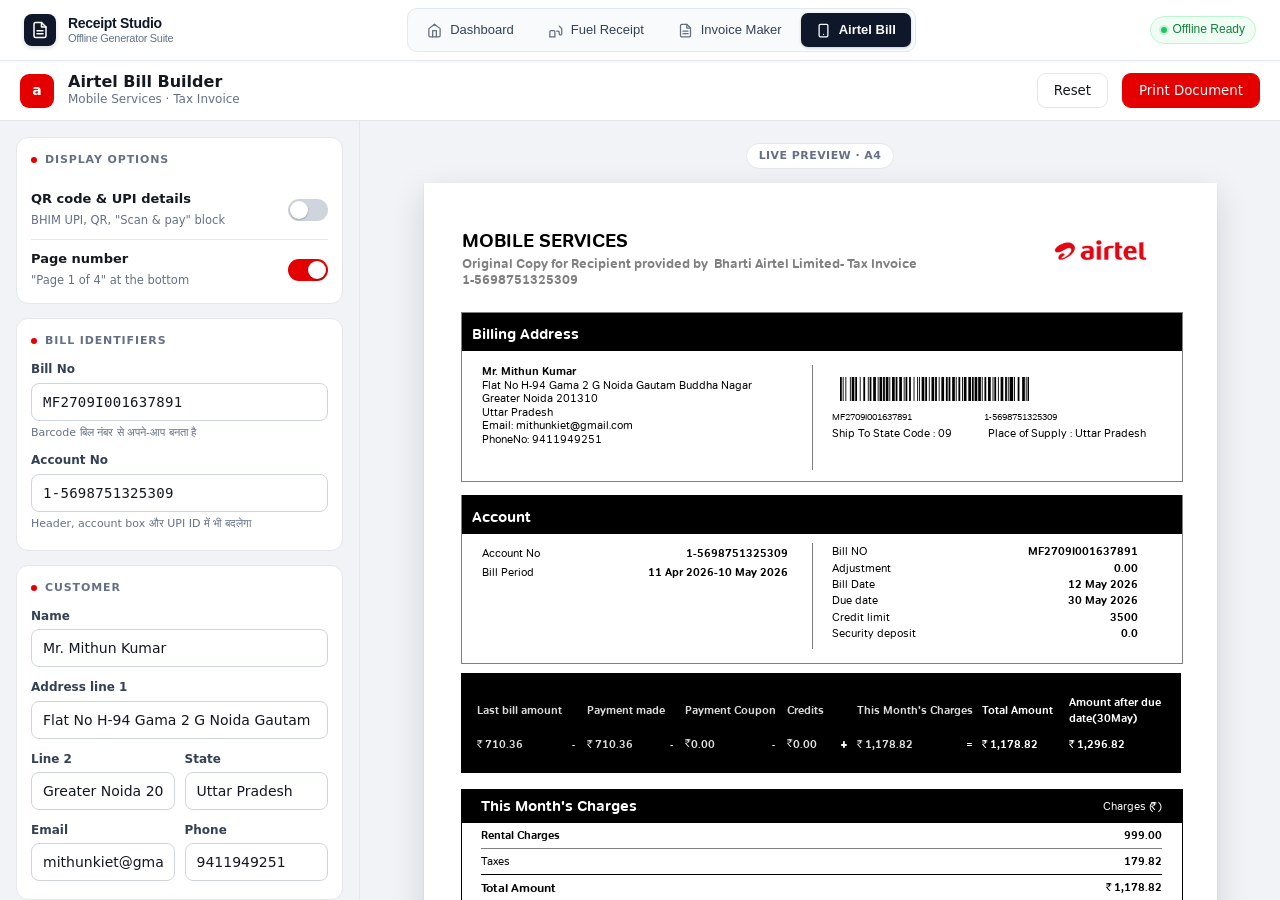
==== commit 81bce434: "Redesign UI with human-crafted aesthetic, unified studio navigation, and clean document layouts" ====
--- a/airtel.html
+++ b/airtel.html
@@ -86,27 +86,40 @@
 </head><body>
   <nav id="suite-nav" aria-label="Main Navigation">
     <div class="suite-nav-inner">
-      <a href="index.html" class="suite-brand" title="Billing &amp; Receipt Suite">
-        <span class="suite-brand-icon">⚡</span>
-        <span class="suite-brand-text">Billing<span class="suite-brand-accent">Suite</span></span>
+      <a href="index.html" class="suite-brand" title="Expense &amp; Receipt Studio">
+        <span class="suite-brand-icon">
+          <svg viewBox="0 0 24 24"><path d="M14 2H6a2 2 0 0 0-2 2v16a2 2 0 0 0 2 2h12a2 2 0 0 0 2-2V8z"/><polyline points="14 2 14 8 20 8"/><line x1="16" y1="13" x2="8" y2="13"/><line x1="16" y1="17" x2="8" y2="17"/></svg>
+        </span>
+        <span class="suite-brand-text">
+          <span class="suite-brand-name">Receipt Studio</span>
+          <span class="suite-brand-tag">Offline Generator Suite</span>
+        </span>
       </a>
+
       <div class="suite-nav-links">
         <a href="index.html" class="suite-nav-link" id="nav-home">
-          <span class="suite-nav-icon">🏠</span>
+          <svg viewBox="0 0 24 24"><path d="m3 9 9-7 9 7v11a2 2 0 0 1-2 2H5a2 2 0 0 1-2-2z"/><polyline points="9 22 9 12 15 12 15 22"/></svg>
           <span class="suite-nav-label">Dashboard</span>
         </a>
         <a href="fuel.html" class="suite-nav-link" id="nav-fuel">
-          <span class="suite-nav-icon">⛽</span>
+          <svg viewBox="0 0 24 24"><path d="M3 22v-8a2 2 0 0 1 2-2h4a2 2 0 0 1 2 2v8"/><path d="M14 13h2a2 2 0 0 1 2 2v2a2 2 0 0 0 2 2h0a2 2 0 0 0 2-2V9.83a2 2 0 0 0-.59-1.42L18 5"/><line x1="3" x2="11" y1="22" y2="22"/></svg>
           <span class="suite-nav-label">Fuel Receipt</span>
         </a>
         <a href="invoice.html" class="suite-nav-link" id="nav-invoice">
-          <span class="suite-nav-icon">📄</span>
+          <svg viewBox="0 0 24 24"><path d="M14 2H6a2 2 0 0 0-2 2v16a2 2 0 0 0 2 2h12a2 2 0 0 0 2-2V8z"/><polyline points="14 2 14 8 20 8"/><line x1="16" y1="13" x2="8" y2="13"/><line x1="16" y1="17" x2="8" y2="17"/></svg>
           <span class="suite-nav-label">Invoice Maker</span>
         </a>
         <a href="airtel.html" class="suite-nav-link active" id="nav-airtel">
-          <span class="suite-nav-icon">📱</span>
+          <svg viewBox="0 0 24 24"><rect width="14" height="20" x="5" y="2" rx="2" ry="2"/><line x1="12" x2="12.01" y1="18" y2="18"/></svg>
           <span class="suite-nav-label">Airtel Bill</span>
         </a>
+      </div>
+
+      <div class="suite-nav-meta">
+        <span class="offline-status">
+          <span class="status-dot"></span>
+          Offline Ready
+        </span>
       </div>
     </div>
   </nav>
@@ -116,8 +129,8 @@
  <div class="logo">a</div>
  <div><h1>Airtel Bill Builder</h1><small>Mobile Services · Tax Invoice</small></div>
  <div class="sp"></div>
- <button class="btn" id="reset" type="button">↺ Reset</button>
- <button class="btn pri" type="button" onclick="window.print()">🖨 Print</button>
+ <button class="btn" id="reset" type="button">Reset</button>
+ <button class="btn pri" type="button" onclick="window.print()">Print Document</button>
 </header>
 
 <aside>
--- a/navbar.css
+++ b/navbar.css
@@ -1,16 +1,30 @@
 /* ========================================================
-   UNIFIED SUITE NAVIGATION BAR
-   Common top bar for Fuel, Invoice, and Airtel Bill tools
+   EXPENSE & RECEIPT STUDIO - UNIFIED NAVIGATION
+   Crafted with a clean, human-centric design system.
    ======================================================== */
+
+:root {
+  --nav-bg: #ffffff;
+  --nav-border: #e2e8f0;
+  --nav-text: #334155;
+  --nav-text-muted: #64748b;
+  --nav-hover-bg: #f1f5f9;
+  --nav-active-bg: #0f172a;
+  --nav-active-text: #ffffff;
+  --nav-accent: #2563eb;
+  --nav-font: -apple-system, BlinkMacSystemFont, "Segoe UI", Roboto, "Helvetica Neue", Arial, sans-serif;
+}
+
 #suite-nav {
   position: relative;
-  z-index: 9999;
-  background: #111827;
-  border-bottom: 1px solid rgba(255, 255, 255, 0.12);
-  font-family: -apple-system, BlinkMacSystemFont, "Segoe UI", Roboto, "Helvetica Neue", Arial, sans-serif;
-  color: #f3f4f6;
+  z-index: 1000;
+  background: var(--nav-bg);
+  border-bottom: 1px solid var(--nav-border);
+  font-family: var(--nav-font);
+  color: var(--nav-text);
   width: 100%;
   box-sizing: border-box;
+  box-shadow: 0 1px 3px 0 rgba(0, 0, 0, 0.04), 0 1px 2px -1px rgba(0, 0, 0, 0.02);
 }
 
 #suite-nav * {
@@ -18,53 +32,83 @@
 }
 
 #suite-nav .suite-nav-inner {
-  max-width: 1280px;
+  max-width: 1320px;
   margin: 0 auto;
-  padding: 0 20px;
-  height: 52px;
+  padding: 0 24px;
+  height: 60px;
   display: flex;
   align-items: center;
   justify-content: space-between;
-  gap: 16px;
-}
-
+  gap: 20px;
+}
+
+/* Brand block */
 #suite-nav .suite-brand {
   display: flex;
   align-items: center;
-  gap: 10px;
+  gap: 12px;
   text-decoration: none;
-  color: #ffffff;
-  font-size: 16px;
+  color: #0f172a;
+  font-size: 15px;
   font-weight: 700;
   letter-spacing: -0.3px;
   flex-shrink: 0;
+  transition: opacity 0.15s ease;
+}
+
+#suite-nav .suite-brand:hover {
+  opacity: 0.85;
 }
 
 #suite-nav .suite-brand-icon {
   display: inline-flex;
   align-items: center;
   justify-content: center;
-  width: 28px;
-  height: 28px;
-  background: linear-gradient(135deg, #3b82f6, #8b5cf6);
+  width: 32px;
+  height: 32px;
+  background: #0f172a;
+  color: #ffffff;
   border-radius: 8px;
-  font-size: 15px;
-  box-shadow: 0 2px 8px rgba(59, 130, 246, 0.35);
+  box-shadow: 0 2px 4px rgba(15, 23, 42, 0.15);
+}
+
+#suite-nav .suite-brand-icon svg {
+  width: 18px;
+  height: 18px;
+  fill: none;
+  stroke: currentColor;
+  stroke-width: 2;
+  stroke-linecap: round;
+  stroke-linejoin: round;
 }
 
 #suite-nav .suite-brand-text {
+  display: flex;
+  flex-direction: column;
+  line-height: 1.2;
+}
+
+#suite-nav .suite-brand-name {
+  font-size: 14px;
   font-weight: 700;
-}
-
-#suite-nav .suite-brand-accent {
-  color: #60a5fa;
-  margin-left: 2px;
-}
-
+  color: #0f172a;
+}
+
+#suite-nav .suite-brand-tag {
+  font-size: 11px;
+  font-weight: 500;
+  color: var(--nav-text-muted);
+}
+
+/* Nav tabs */
 #suite-nav .suite-nav-links {
   display: flex;
   align-items: center;
-  gap: 6px;
+  gap: 4px;
+  background: #f8fafc;
+  padding: 4px;
+  border-radius: 10px;
+  border: 1px solid #e2e8f0;
   overflow-x: auto;
   scrollbar-width: none;
 }
@@ -76,10 +120,10 @@
 #suite-nav .suite-nav-link {
   display: inline-flex;
   align-items: center;
-  gap: 6px;
-  padding: 6px 14px;
-  border-radius: 8px;
-  color: #9ca3af;
+  gap: 8px;
+  padding: 7px 14px;
+  border-radius: 7px;
+  color: var(--nav-text);
   text-decoration: none;
   font-size: 13px;
   font-weight: 500;
@@ -88,32 +132,76 @@
   border: 1px solid transparent;
 }
 
+#suite-nav .suite-nav-link svg {
+  width: 15px;
+  height: 15px;
+  fill: none;
+  stroke: currentColor;
+  stroke-width: 2;
+  stroke-linecap: round;
+  stroke-linejoin: round;
+  opacity: 0.75;
+}
+
 #suite-nav .suite-nav-link:hover {
-  color: #ffffff;
-  background: rgba(255, 255, 255, 0.08);
+  color: #0f172a;
+  background: var(--nav-hover-bg);
 }
 
 #suite-nav .suite-nav-link.active {
-  color: #ffffff;
-  background: rgba(59, 130, 246, 0.2);
-  border-color: rgba(59, 130, 246, 0.4);
+  color: var(--nav-active-text);
+  background: var(--nav-active-bg);
   font-weight: 600;
-}
-
-#suite-nav .suite-nav-icon {
-  font-size: 14px;
-}
-
-@media (max-width: 680px) {
+  box-shadow: 0 1px 3px rgba(15, 23, 42, 0.2);
+}
+
+#suite-nav .suite-nav-link.active svg {
+  opacity: 1;
+}
+
+/* Right utility badge */
+#suite-nav .suite-nav-meta {
+  display: flex;
+  align-items: center;
+  gap: 12px;
+  flex-shrink: 0;
+}
+
+#suite-nav .offline-status {
+  display: inline-flex;
+  align-items: center;
+  gap: 6px;
+  font-size: 12px;
+  font-weight: 500;
+  color: #15803d;
+  background: #f0fdf4;
+  border: 1px solid #bbf7d0;
+  padding: 4px 10px;
+  border-radius: 9999px;
+}
+
+#suite-nav .status-dot {
+  width: 6px;
+  height: 6px;
+  background: #22c55e;
+  border-radius: 50%;
+  display: inline-block;
+  box-shadow: 0 0 0 2px rgba(34, 197, 94, 0.2);
+}
+
+@media (max-width: 860px) {
   #suite-nav .suite-nav-inner {
     height: auto;
-    padding: 8px 12px;
+    padding: 10px 16px;
     flex-wrap: wrap;
     justify-content: center;
-    gap: 8px;
+    gap: 10px;
+  }
+  #suite-nav .suite-nav-meta {
+    display: none;
   }
   #suite-nav .suite-nav-link {
-    padding: 5px 8px;
+    padding: 6px 10px;
     font-size: 12px;
   }
 }
